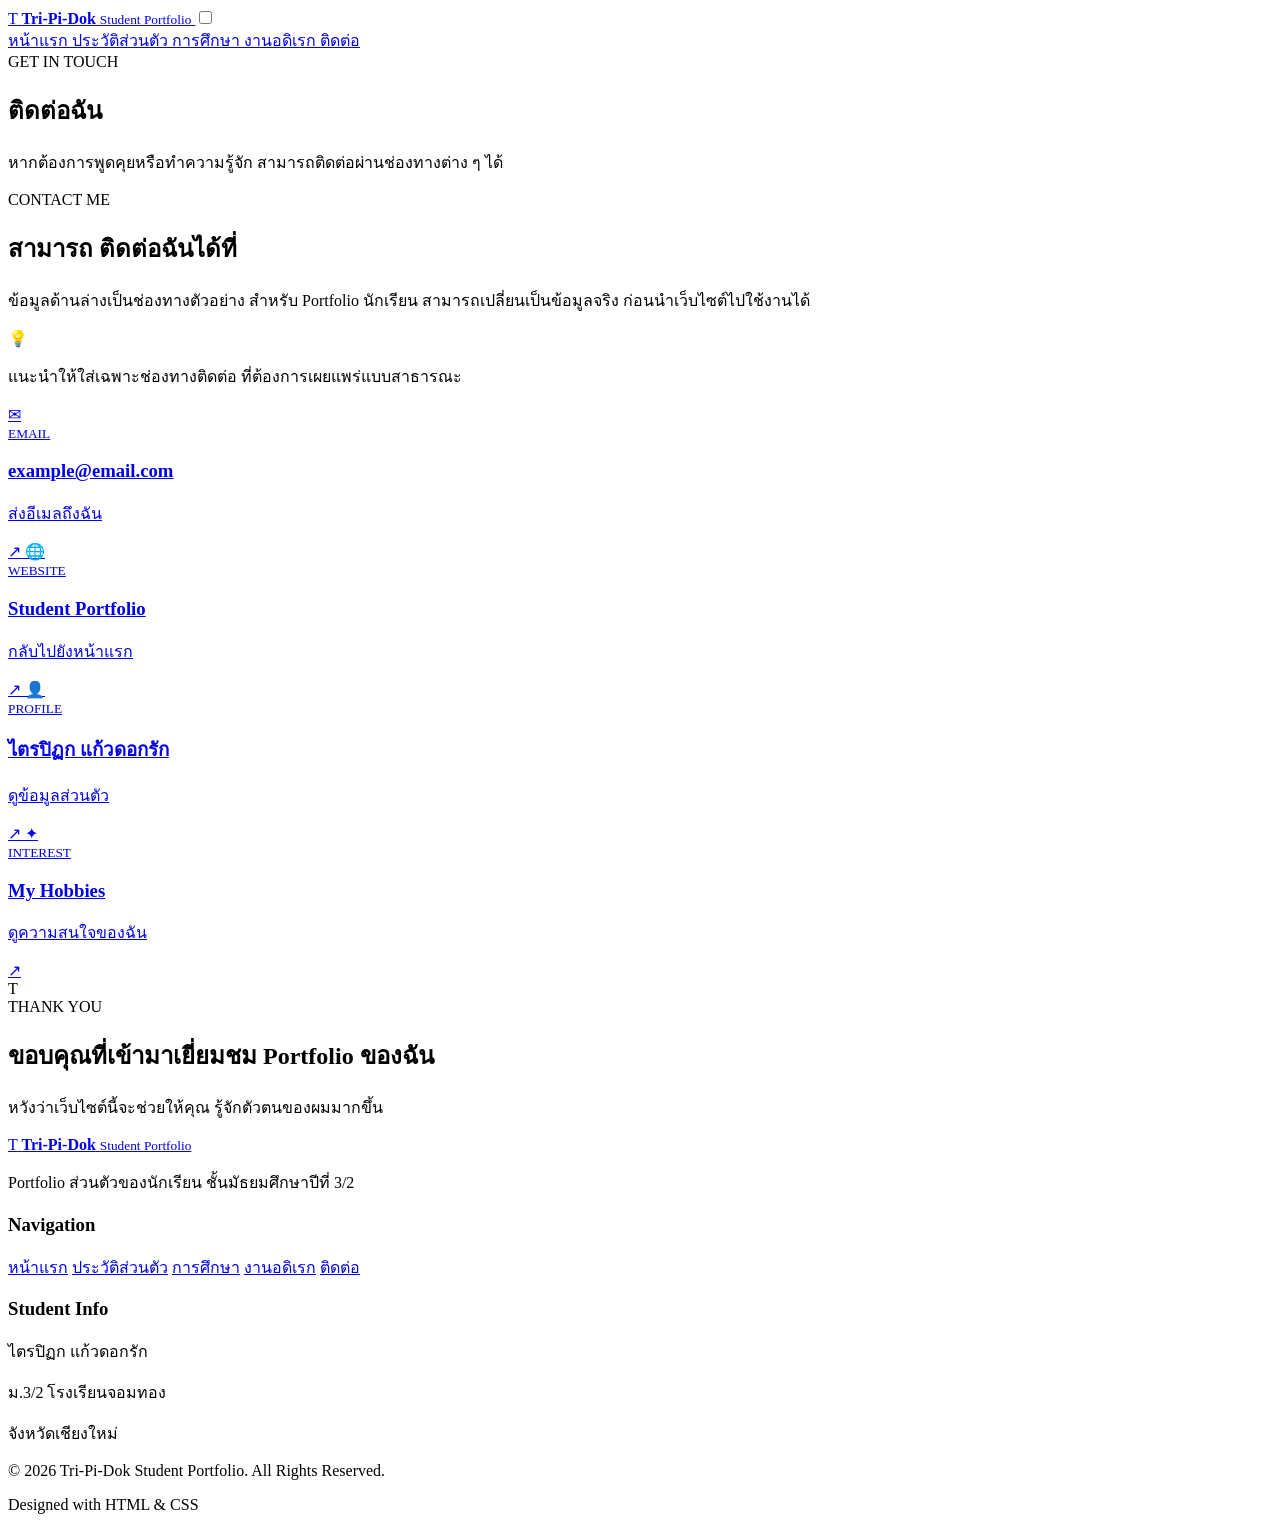
==== contact.html @ 95aa7c54 "Create contact.html" ====
<!DOCTYPE html>
<html lang="th">
<head>
    <meta charset="UTF-8">
    <meta name="viewport" content="width=device-width, initial-scale=1.0">

    <title>ติดต่อ | ไตรปิฏก แก้วดอกรัก</title>

    <meta
        name="description"
        content="ช่องทางการติดต่อของไตรปิฏก แก้วดอกรัก"
    >

    <link rel="stylesheet" href="style.css">
</head>

<body>

    <header class="site-header">

        <nav class="navbar container">

            <a href="index.html" class="brand">

                <span class="brand-mark">T</span>

                <span class="brand-text">
                    <strong>Tri-Pi-Dok</strong>
                    <small>Student Portfolio</small>
                </span>

            </a>


            <input type="checkbox" id="menu-toggle" class="menu-toggle">

            <label for="menu-toggle" class="menu-button">
                <span></span>
                <span></span>
                <span></span>
            </label>


            <div class="nav-links">

                <a href="index.html">
                    หน้าแรก
                </a>

                <a href="profile.html">
                    ประวัติส่วนตัว
                </a>

                <a href="education.html">
                    การศึกษา
                </a>

                <a href="hobby.html">
                    งานอดิเรก
                </a>

                <a href="contact.html" class="active">
                    ติดต่อ
                </a>

            </div>

        </nav>

    </header>


    <main>

        <!-- Contact Hero -->

        <section class="page-hero contact-hero">

            <div class="page-hero-glow"></div>

            <div class="container">

                <span class="section-label light">
                    GET IN TOUCH
                </span>

                <h1>
                    ติดต่อฉัน
                </h1>

                <p>
                    หากต้องการพูดคุยหรือทำความรู้จัก
                    สามารถติดต่อผ่านช่องทางต่าง ๆ ได้
                </p>

            </div>

        </section>


        <!-- Contact -->

        <section class="section section-white">

            <div class="container contact-layout">

                <div class="contact-intro">

                    <span class="section-label">
                        CONTACT ME
                    </span>

                    <h2>
                        สามารถ
                        <span>ติดต่อฉันได้ที่</span>
                    </h2>

                    <p>
                        ข้อมูลด้านล่างเป็นช่องทางตัวอย่าง
                        สำหรับ Portfolio นักเรียน
                        สามารถเปลี่ยนเป็นข้อมูลจริง
                        ก่อนนำเว็บไซต์ไปใช้งานได้
                    </p>


                    <div class="contact-note">

                        <span>💡</span>

                        <p>
                            แนะนำให้ใส่เฉพาะช่องทางติดต่อ
                            ที่ต้องการเผยแพร่แบบสาธารณะ
                        </p>

                    </div>

                </div>


                <div class="contact-cards">

                    <a
                        href="mailto:example@email.com"
                        class="contact-card"
                    >

                        <span class="contact-card-icon">
                            ✉
                        </span>

                        <div>

                            <small>
                                EMAIL
                            </small>

                            <h3>
                                example@email.com
                            </h3>

                            <p>
                                ส่งอีเมลถึงฉัน
                            </p>

                        </div>

                        <span class="contact-arrow">
                            ↗
                        </span>

                    </a>


                    <a
                        href="index.html"
                        class="contact-card"
                    >

                        <span class="contact-card-icon">
                            🌐
                        </span>

                        <div>

                            <small>
                                WEBSITE
                            </small>

                            <h3>
                                Student Portfolio
                            </h3>

                            <p>
                                กลับไปยังหน้าแรก
                            </p>

                        </div>

                        <span class="contact-arrow">
                            ↗
                        </span>

                    </a>


                    <a
                        href="profile.html"
                        class="contact-card"
                    >

                        <span class="contact-card-icon">
                            👤
                        </span>

                        <div>

                            <small>
                                PROFILE
                            </small>

                            <h3>
                                ไตรปิฏก แก้วดอกรัก
                            </h3>

                            <p>
                                ดูข้อมูลส่วนตัว
                            </p>

                        </div>

                        <span class="contact-arrow">
                            ↗
                        </span>

                    </a>


                    <a
                        href="hobby.html"
                        class="contact-card"
                    >

                        <span class="contact-card-icon">
                            ✦
                        </span>

                        <div>

                            <small>
                                INTEREST
                            </small>

                            <h3>
                                My Hobbies
                            </h3>

                            <p>
                                ดูความสนใจของฉัน
                            </p>

                        </div>

                        <span class="contact-arrow">
                            ↗
                        </span>

                    </a>

                </div>

            </div>

        </section>


        <!-- Contact CTA -->

        <section class="contact-cta-section">

            <div class="container">

                <div class="contact-cta">

                    <div class="contact-cta-mark">
                        T
                    </div>

                    <div>

                        <span class="section-label light">
                            THANK YOU
                        </span>

                        <h2>
                            ขอบคุณที่เข้ามาเยี่ยมชม
                            Portfolio ของฉัน
                        </h2>

                        <p>
                            หวังว่าเว็บไซต์นี้จะช่วยให้คุณ
                            รู้จักตัวตนของผมมากขึ้น
                        </p>

                    </div>

                </div>

            </div>

        </section>

    </main>


    <footer class="site-footer">

        <div class="container footer-grid">

            <div class="footer-brand">

                <a href="index.html" class="brand footer-logo">

                    <span class="brand-mark">T</span>

                    <span class="brand-text">
                        <strong>Tri-Pi-Dok</strong>
                        <small>Student Portfolio</small>
                    </span>

                </a>

                <p>
                    Portfolio ส่วนตัวของนักเรียน
                    ชั้นมัธยมศึกษาปีที่ 3/2
                </p>

            </div>


            <div class="footer-links">

                <h3>Navigation</h3>

                <a href="index.html">หน้าแรก</a>
                <a href="profile.html">ประวัติส่วนตัว</a>
                <a href="education.html">การศึกษา</a>
                <a href="hobby.html">งานอดิเรก</a>
                <a href="contact.html">ติดต่อ</a>

            </div>


            <div class="footer-info">

                <h3>Student Info</h3>

                <p>ไตรปิฏก แก้วดอกรัก</p>
                <p>ม.3/2 โรงเรียนจอมทอง</p>
                <p>จังหวัดเชียงใหม่</p>

            </div>

        </div>


        <div class="footer-bottom">

            <div class="container">

                <p>
                    © 2026 Tri-Pi-Dok Student Portfolio.
                    All Rights Reserved.
                </p>

                <span>
                    Designed with HTML & CSS
                </span>

            </div>

        </div>

    </footer>

</body>
</html>
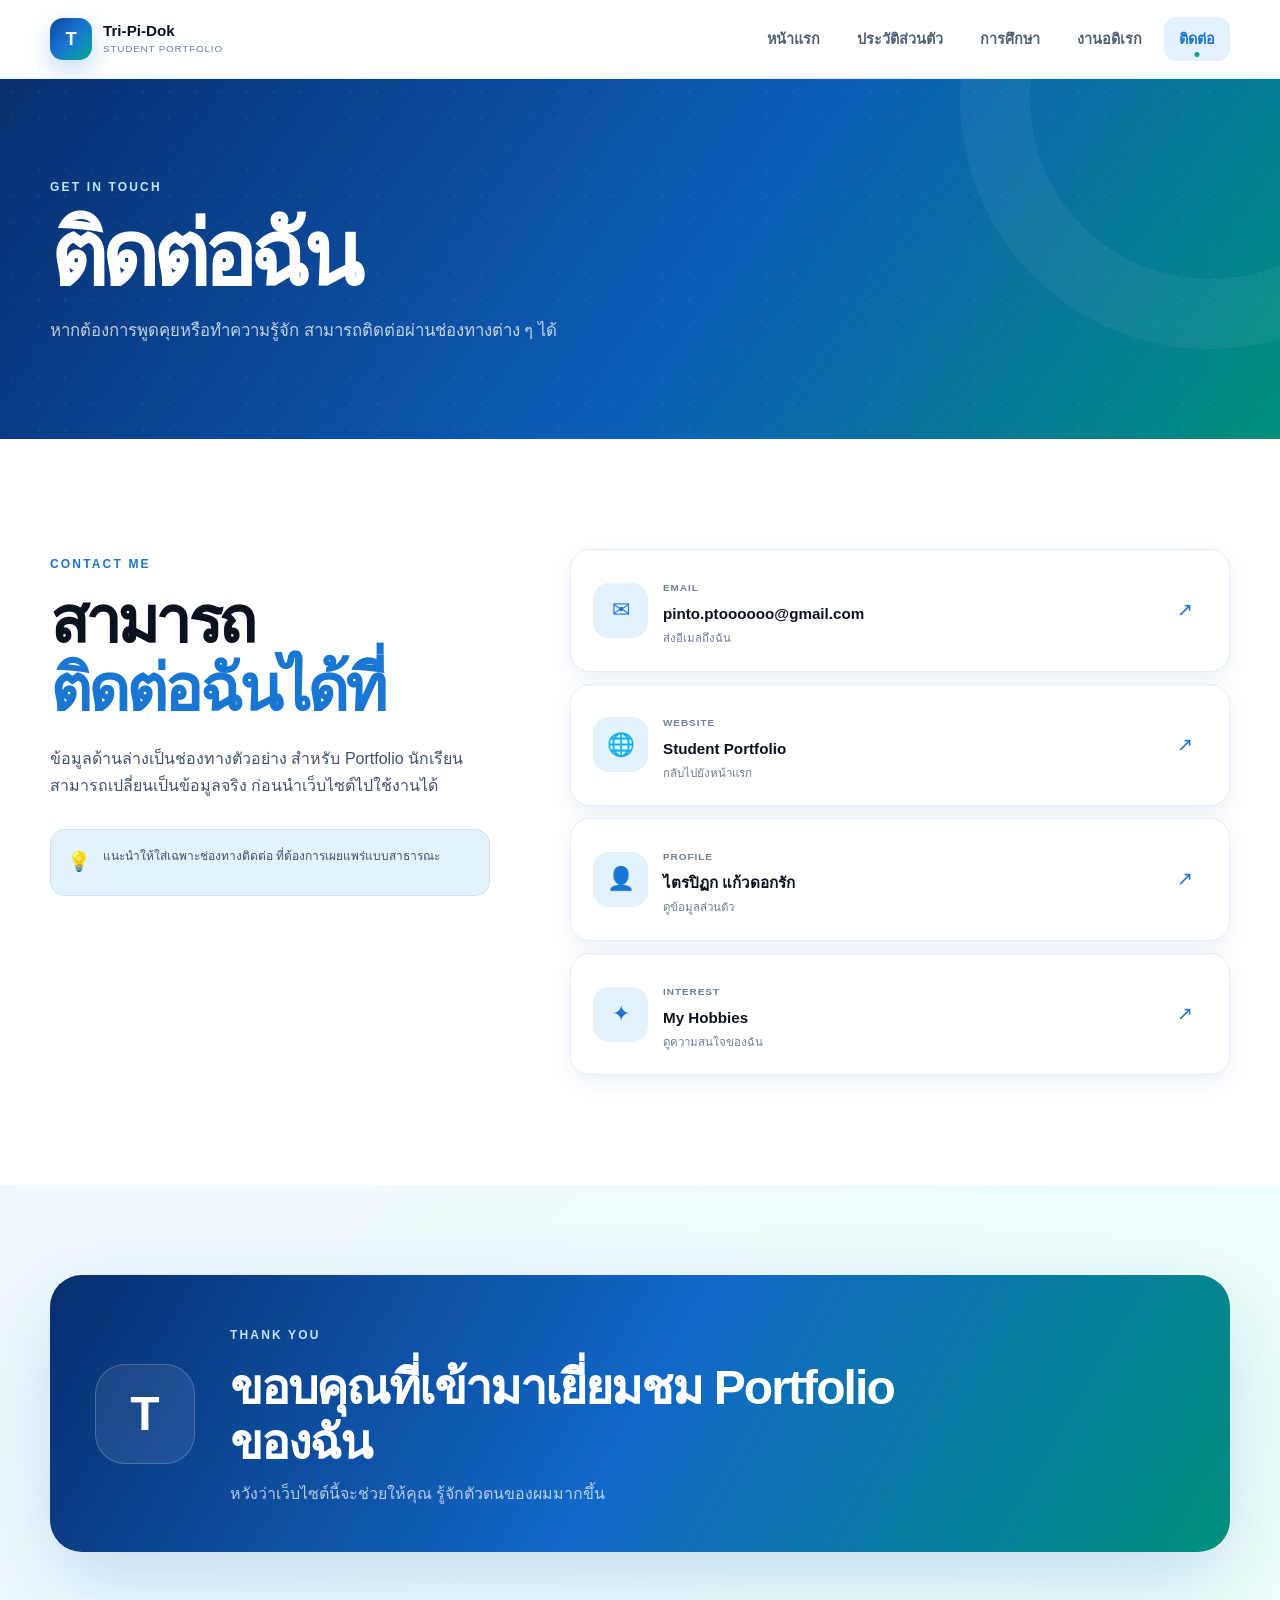
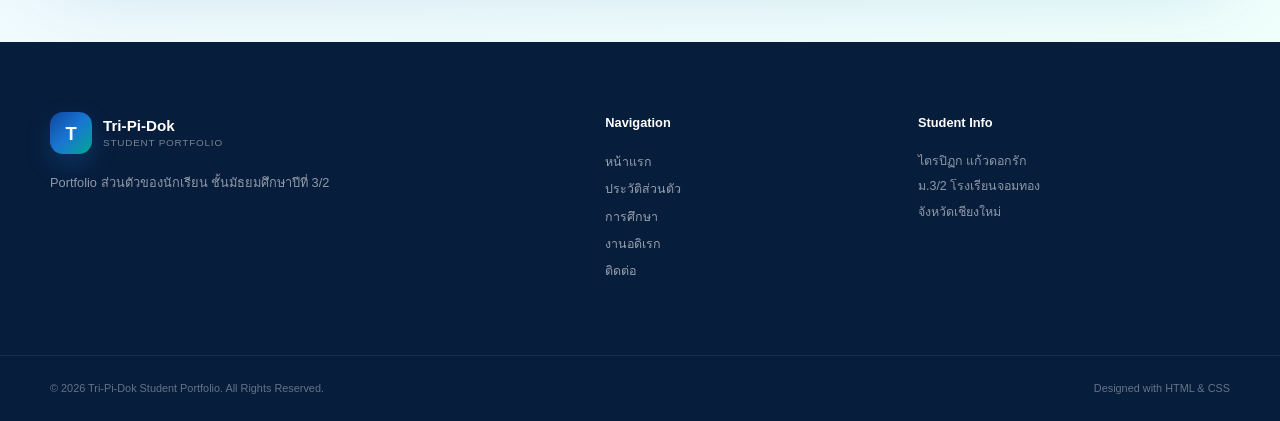
==== commit 7d27e752: "Update contact.html" ====
--- a/contact.html
+++ b/contact.html
@@ -155,7 +155,7 @@
                             </small>
 
                             <h3>
-                                example@email.com
+                                pinto.ptoooooo@gmail.com
                             </h3>
 
                             <p>
--- a/style.css
+++ b/style.css
@@ -0,0 +1,3579 @@
+/* =========================================================
+   TRI-PI-DOK STUDENT PORTFOLIO
+   Modern Student Portfolio
+   HTML5 + CSS3
+========================================================= */
+
+
+/* =========================================================
+   01. RESET
+========================================================= */
+
+* {
+    margin: 0;
+    padding: 0;
+    box-sizing: border-box;
+}
+
+html {
+    scroll-behavior: smooth;
+}
+
+body {
+    font-family:
+        "Segoe UI",
+        "Noto Sans Thai",
+        "Tahoma",
+        Arial,
+        sans-serif;
+
+    background: #f7fbff;
+    color: #0b1220;
+
+    line-height: 1.7;
+
+    overflow-x: hidden;
+}
+
+img {
+    max-width: 100%;
+    display: block;
+}
+
+a {
+    color: inherit;
+    text-decoration: none;
+}
+
+button,
+input {
+    font: inherit;
+}
+
+::selection {
+    background: #1976d2;
+    color: #ffffff;
+}
+
+
+/* =========================================================
+   02. VARIABLES
+========================================================= */
+
+:root {
+
+    --navy: #0d47a1;
+
+    --blue: #1976d2;
+
+    --blue-light: #42a5f5;
+
+    --blue-soft: #90caf9;
+
+    --blue-pale: #e3f2fd;
+
+    --teal: #00a991;
+
+    --teal-light: #00bfa5;
+
+    --white: #ffffff;
+
+    --dark: #0b1220;
+
+    --text: #42526b;
+
+    --muted: #718096;
+
+    --border: #e4edf5;
+
+    --soft: #f4f9fd;
+
+    --shadow-sm:
+        0 8px 25px rgba(13, 71, 161, 0.08);
+
+    --shadow:
+        0 20px 60px rgba(13, 71, 161, 0.12);
+
+    --shadow-lg:
+        0 30px 80px rgba(13, 71, 161, 0.18);
+
+    --radius-sm: 12px;
+
+    --radius:
+        22px;
+
+    --radius-lg:
+        32px;
+
+    --container:
+        1180px;
+
+}
+
+
+/* =========================================================
+   03. GLOBAL
+========================================================= */
+
+.container {
+    width: min(
+        calc(100% - 40px),
+        var(--container)
+    );
+
+    margin-inline: auto;
+}
+
+.section {
+    padding: 110px 0;
+}
+
+.section-white {
+    background: #ffffff;
+}
+
+.section-soft {
+    background:
+        linear-gradient(
+            135deg,
+            #f7fbff 0%,
+            #eef8ff 100%
+        );
+}
+
+.section-heading {
+    max-width: 680px;
+    margin-bottom: 55px;
+}
+
+.section-heading.center {
+    margin-inline: auto;
+    text-align: center;
+}
+
+.section-label {
+    display: inline-flex;
+    align-items: center;
+    gap: 8px;
+
+    color: var(--blue);
+
+    font-size: 0.75rem;
+
+    font-weight: 800;
+
+    letter-spacing: 0.18em;
+
+    text-transform: uppercase;
+
+    margin-bottom: 14px;
+}
+
+.section-label.light {
+    color: #bfe5ff;
+}
+
+.section-heading h2,
+.about-content h2,
+.profile-details h2,
+.interest-content h2 {
+    color: var(--dark);
+
+    font-size: clamp(
+        2rem,
+        4vw,
+        3.3rem
+    );
+
+    line-height: 1.15;
+
+    letter-spacing: -0.04em;
+
+    margin-bottom: 20px;
+}
+
+.section-heading h2 span,
+.about-content h2 span,
+.profile-details h2 span,
+.interest-content h2 span {
+    display: inline-block;
+    color: var(--blue);
+}
+
+.section-heading p {
+    color: var(--text);
+    font-size: 1.05rem;
+}
+
+
+/* =========================================================
+   04. HEADER / NAVBAR
+========================================================= */
+
+.site-header {
+    position: sticky;
+    top: 0;
+    z-index: 1000;
+
+    background:
+        rgba(255, 255, 255, 0.86);
+
+    backdrop-filter: blur(18px);
+
+    -webkit-backdrop-filter:
+        blur(18px);
+
+    border-bottom:
+        1px solid rgba(
+            13,
+            71,
+            161,
+            0.08
+        );
+}
+
+.navbar {
+    min-height: 78px;
+
+    display: flex;
+
+    align-items: center;
+
+    justify-content: space-between;
+
+    gap: 30px;
+}
+
+.brand {
+    display: inline-flex;
+
+    align-items: center;
+
+    gap: 11px;
+
+    flex-shrink: 0;
+}
+
+.brand-mark {
+    width: 42px;
+    height: 42px;
+
+    display: grid;
+
+    place-items: center;
+
+    color: white;
+
+    font-weight: 900;
+
+    font-size: 1.15rem;
+
+    border-radius: 13px;
+
+    background:
+        linear-gradient(
+            135deg,
+            var(--navy),
+            var(--blue),
+            var(--teal)
+        );
+
+    box-shadow:
+        0 10px 25px
+        rgba(25, 118, 210, 0.25);
+}
+
+.brand-text {
+    display: flex;
+
+    flex-direction: column;
+
+    line-height: 1.1;
+}
+
+.brand-text strong {
+    font-size: 0.95rem;
+}
+
+.brand-text small {
+    color: var(--muted);
+
+    font-size: 0.62rem;
+
+    margin-top: 4px;
+
+    letter-spacing: 0.08em;
+
+    text-transform: uppercase;
+}
+
+.nav-links {
+    display: flex;
+
+    align-items: center;
+
+    gap: 7px;
+}
+
+.nav-links a {
+    position: relative;
+
+    padding: 10px 15px;
+
+    color: #526174;
+
+    font-size: 0.9rem;
+
+    font-weight: 650;
+
+    border-radius: 12px;
+
+    transition:
+        color 0.25s ease,
+        background 0.25s ease,
+        transform 0.25s ease;
+}
+
+.nav-links a:hover {
+    color: var(--blue);
+
+    background:
+        var(--blue-pale);
+
+    transform:
+        translateY(-1px);
+}
+
+.nav-links a.active {
+    color: var(--blue);
+
+    background:
+        var(--blue-pale);
+}
+
+.nav-links a.active::after {
+    content: "";
+
+    position: absolute;
+
+    width: 5px;
+    height: 5px;
+
+    left: 50%;
+
+    bottom: 4px;
+
+    transform:
+        translateX(-50%);
+
+    border-radius: 50%;
+
+    background: var(--teal);
+}
+
+.menu-toggle {
+    display: none;
+}
+
+.menu-button {
+    display: none;
+
+    width: 42px;
+    height: 42px;
+
+    border-radius: 12px;
+
+    background: var(--blue-pale);
+
+    align-items: center;
+    justify-content: center;
+
+    flex-direction: column;
+
+    gap: 5px;
+
+    cursor: pointer;
+}
+
+.menu-button span {
+    display: block;
+
+    width: 19px;
+    height: 2px;
+
+    background: var(--blue);
+
+    border-radius: 99px;
+}
+
+
+/* =========================================================
+   05. BUTTONS
+========================================================= */
+
+.btn {
+    display: inline-flex;
+
+    align-items: center;
+
+    justify-content: center;
+
+    gap: 12px;
+
+    min-height: 52px;
+
+    padding:
+        0 22px;
+
+    border-radius: 14px;
+
+    font-size: 0.92rem;
+
+    font-weight: 750;
+
+    border: 1px solid transparent;
+
+    cursor: pointer;
+
+    transition:
+        transform 0.25s ease,
+        box-shadow 0.25s ease,
+        background 0.25s ease,
+        border-color 0.25s ease;
+}
+
+.btn:hover {
+    transform:
+        translateY(-3px);
+}
+
+.btn-primary {
+    color: #ffffff;
+
+    background:
+        linear-gradient(
+            135deg,
+            var(--navy),
+            var(--blue)
+        );
+
+    box-shadow:
+        0 14px 28px
+        rgba(25, 118, 210, 0.22);
+}
+
+.btn-primary:hover {
+    box-shadow:
+        0 18px 35px
+        rgba(25, 118, 210, 0.30);
+}
+
+.btn-secondary {
+    color: var(--blue);
+
+    background: #ffffff;
+
+    border-color:
+        #cfe2f5;
+}
+
+.btn-secondary:hover {
+    background:
+        var(--blue-pale);
+
+    border-color:
+        var(--blue-soft);
+}
+
+.btn-white {
+    color: var(--navy);
+
+    background: #ffffff;
+
+    box-shadow:
+        0 15px 30px
+        rgba(0, 0, 0, 0.12);
+}
+
+.text-link {
+    display: inline-flex;
+
+    align-items: center;
+
+    gap: 10px;
+
+    color: var(--blue);
+
+    font-weight: 800;
+
+    margin-top: 12px;
+
+    transition:
+        gap 0.25s ease;
+}
+
+.text-link:hover {
+    gap: 15px;
+}
+
+
+/* =========================================================
+   06. HERO
+========================================================= */
+
+.hero-section {
+    position: relative;
+
+    min-height:
+        calc(100vh - 78px);
+
+    display: flex;
+
+    align-items: center;
+
+    overflow: hidden;
+
+    background:
+        linear-gradient(
+            135deg,
+            #f7fbff 0%,
+            #eaf6ff 52%,
+            #f4fffd 100%
+        );
+}
+
+.hero-section::before {
+    content: "";
+
+    position: absolute;
+
+    inset: 0;
+
+    background-image:
+        linear-gradient(
+            rgba(25, 118, 210, 0.035)
+            1px,
+            transparent 1px
+        ),
+        linear-gradient(
+            90deg,
+            rgba(25, 118, 210, 0.035)
+            1px,
+            transparent 1px
+        );
+
+    background-size: 55px 55px;
+
+    mask-image:
+        linear-gradient(
+            to bottom,
+            black,
+            transparent
+        );
+
+    pointer-events: none;
+}
+
+.hero-glow {
+    position: absolute;
+
+    border-radius: 50%;
+
+    filter:
+        blur(2px);
+
+    pointer-events: none;
+}
+
+.hero-glow-one {
+    width: 420px;
+    height: 420px;
+
+    top: -180px;
+    right: -100px;
+
+    background:
+        rgba(66, 165, 245, 0.18);
+}
+
+.hero-glow-two {
+    width: 300px;
+    height: 300px;
+
+    bottom: -160px;
+    left: -100px;
+
+    background:
+        rgba(0, 191, 165, 0.12);
+}
+
+.hero-grid {
+    position: relative;
+    z-index: 2;
+
+    display: grid;
+
+    grid-template-columns:
+        minmax(0, 1.05fr)
+        minmax(400px, 0.95fr);
+
+    align-items: center;
+
+    gap: 70px;
+
+    padding:
+        80px 0;
+}
+
+.eyebrow {
+    display: inline-flex;
+
+    align-items: center;
+
+    gap: 9px;
+
+    color: var(--blue);
+
+    font-size: 0.72rem;
+
+    font-weight: 900;
+
+    letter-spacing: 0.18em;
+
+    margin-bottom: 20px;
+}
+
+.eyebrow-dot {
+    width: 8px;
+    height: 8px;
+
+    border-radius: 50%;
+
+    background: var(--teal);
+
+    box-shadow:
+        0 0 0 6px
+        rgba(0, 191, 165, 0.12);
+}
+
+.hero-greeting {
+    color: var(--text);
+
+    font-size: 1.05rem;
+
+    margin-bottom: 5px;
+}
+
+.hero-content h1 {
+    max-width: 700px;
+
+    color: var(--dark);
+
+    font-size:
+        clamp(
+            3.3rem,
+            7vw,
+            6.5rem
+        );
+
+    line-height: 0.98;
+
+    letter-spacing: -0.07em;
+
+    margin-bottom: 28px;
+}
+
+.hero-content h1 span {
+    display: block;
+
+    color: transparent;
+
+    background:
+        linear-gradient(
+            90deg,
+            var(--navy),
+            var(--blue),
+            var(--teal)
+        );
+
+    -webkit-background-clip:
+        text;
+
+    background-clip: text;
+}
+
+.hero-description {
+    max-width: 610px;
+
+    color: var(--text);
+
+    font-size: 1.05rem;
+
+    margin-bottom: 32px;
+}
+
+.hero-actions {
+    display: flex;
+
+    flex-wrap: wrap;
+
+    gap: 12px;
+
+    margin-bottom: 40px;
+}
+
+.hero-mini-info {
+    display: flex;
+
+    align-items: center;
+
+    gap: 20px;
+
+    color: var(--text);
+}
+
+.hero-mini-info div:not(.mini-divider) {
+    display: flex;
+
+    flex-direction: column;
+}
+
+.hero-mini-info strong {
+    color: var(--dark);
+
+    font-size: 1.05rem;
+}
+
+.hero-mini-info span {
+    color: var(--muted);
+
+    font-size: 0.72rem;
+}
+
+.mini-divider {
+    width: 1px;
+
+    height: 30px;
+
+    background:
+        #cbd9e7;
+}
+
+
+/* =========================================================
+   07. HERO VISUAL
+========================================================= */
+
+.hero-visual {
+    position: relative;
+
+    min-height: 620px;
+
+    display: grid;
+
+    place-items: center;
+}
+
+.profile-frame {
+    position: relative;
+
+    width:
+        min(
+            370px,
+            78vw
+        );
+
+    height: 500px;
+
+    padding: 11px;
+
+    background:
+        linear-gradient(
+            145deg,
+            #ffffff,
+            #d9efff
+        );
+
+    border-radius:
+        48% 48% 38% 38% /
+        30% 30% 50% 50%;
+
+    box-shadow:
+        var(--shadow-lg);
+
+    transform:
+        rotate(2deg);
+
+    z-index: 3;
+}
+
+.profile-frame::before {
+    content: "";
+
+    position: absolute;
+
+    inset: 0;
+
+    border:
+        1px solid
+        rgba(255, 255, 255, 0.9);
+
+    border-radius: inherit;
+
+    pointer-events: none;
+}
+
+.profile-frame img {
+    width: 100%;
+    height: 100%;
+
+    object-fit: cover;
+
+    border-radius:
+        42% 42% 34% 34% /
+        27% 27% 47% 47%;
+
+    background:
+        var(--blue-pale);
+
+    transition:
+        transform 0.5s ease;
+}
+
+.profile-frame:hover img {
+    transform:
+        scale(1.025);
+}
+
+.profile-decoration {
+    position: absolute;
+
+    width: 100px;
+    height: 100px;
+
+    left: -45px;
+    bottom: 60px;
+
+    border-radius: 28px;
+
+    background:
+        var(--teal);
+
+    opacity: 0.85;
+
+    z-index: -1;
+}
+
+.profile-badge {
+    position: absolute;
+
+    right: -35px;
+    bottom: 45px;
+
+    padding:
+        11px 18px;
+
+    display: flex;
+
+    align-items: center;
+
+    gap: 8px;
+
+    background:
+        rgba(255, 255, 255, 0.88);
+
+    backdrop-filter:
+        blur(12px);
+
+    border:
+        1px solid
+        rgba(255, 255, 255, 0.8);
+
+    border-radius: 14px;
+
+    color: var(--navy);
+
+    font-size: 0.75rem;
+
+    font-weight: 800;
+
+    box-shadow:
+        var(--shadow-sm);
+
+    z-index: 5;
+}
+
+.profile-badge span {
+    color: var(--teal);
+}
+
+.orbit {
+    position: absolute;
+
+    border:
+        1px dashed
+        rgba(25, 118, 210, 0.22);
+
+    border-radius: 50%;
+}
+
+.orbit-one {
+    width: 530px;
+    height: 530px;
+
+    transform:
+        rotate(25deg);
+}
+
+.orbit-two {
+    width: 430px;
+    height: 600px;
+
+    transform:
+        rotate(-30deg);
+}
+
+.floating-card {
+    position: absolute;
+
+    z-index: 10;
+
+    display: flex;
+
+    align-items: center;
+
+    gap: 12px;
+
+    padding: 13px 17px;
+
+    background:
+        rgba(255, 255, 255, 0.9);
+
+    backdrop-filter:
+        blur(14px);
+
+    border:
+        1px solid
+        rgba(255, 255, 255, 0.85);
+
+    border-radius: 17px;
+
+    box-shadow:
+        var(--shadow);
+
+    animation:
+        float 4s ease-in-out
+        infinite;
+}
+
+.floating-card strong {
+    display: block;
+
+    color: var(--dark);
+
+    font-size: 0.8rem;
+}
+
+.floating-card small {
+    display: block;
+
+    color: var(--muted);
+
+    font-size: 0.65rem;
+}
+
+.floating-card-top {
+    top: 75px;
+    left: 0;
+}
+
+.floating-card-bottom {
+    right: -5px;
+    bottom: 90px;
+
+    animation-delay:
+        -2s;
+}
+
+.floating-icon {
+    width: 35px;
+    height: 35px;
+
+    display: grid;
+
+    place-items: center;
+
+    color: white;
+
+    border-radius: 11px;
+
+    background:
+        var(--blue);
+}
+
+.floating-icon.green {
+    background:
+        var(--teal);
+}
+
+@keyframes float {
+
+    0%,
+    100% {
+        transform:
+            translateY(0);
+    }
+
+    50% {
+        transform:
+            translateY(-9px);
+    }
+
+}
+
+
+/* =========================================================
+   08. STATS
+========================================================= */
+
+.stats-grid {
+    display: grid;
+
+    grid-template-columns:
+        repeat(4, 1fr);
+
+    gap: 18px;
+}
+
+.stat-card {
+    position: relative;
+
+    min-height: 185px;
+
+    padding: 27px;
+
+    display: flex;
+
+    flex-direction: column;
+
+    justify-content: center;
+
+    background: #ffffff;
+
+    border:
+        1px solid var(--border);
+
+    border-radius:
+        var(--radius);
+
+    box-shadow:
+        var(--shadow-sm);
+
+    overflow: hidden;
+
+    transition:
+        transform 0.3s ease,
+        box-shadow 0.3s ease;
+}
+
+.stat-card::after {
+    content: "";
+
+    position: absolute;
+
+    width: 90px;
+    height: 90px;
+
+    right: -35px;
+    bottom: -35px;
+
+    border-radius: 50%;
+
+    background:
+        var(--blue-pale);
+}
+
+.stat-card:hover {
+    transform:
+        translateY(-7px);
+
+    box-shadow:
+        var(--shadow);
+}
+
+.stat-card.featured {
+    color: #ffffff;
+
+    background:
+        linear-gradient(
+            145deg,
+            var(--navy),
+            var(--blue)
+        );
+
+    border-color:
+        transparent;
+}
+
+.stat-card.featured::after {
+    background:
+        rgba(255, 255, 255, 0.08);
+}
+
+.stat-number {
+    position: relative;
+    z-index: 2;
+
+    color: var(--navy);
+
+    font-size: 2.2rem;
+
+    font-weight: 900;
+
+    line-height: 1;
+}
+
+.stat-card.featured .stat-number,
+.stat-card.featured .stat-label {
+    color: #ffffff;
+}
+
+.stat-label {
+    position: relative;
+    z-index: 2;
+
+    color: var(--blue);
+
+    font-size: 0.75rem;
+
+    font-weight: 800;
+
+    margin-top: 6px;
+}
+
+.stat-card p {
+    position: relative;
+    z-index: 2;
+
+    color: var(--muted);
+
+    font-size: 0.82rem;
+
+    margin-top: 8px;
+}
+
+.stat-card.featured p {
+    color:
+        rgba(255, 255, 255, 0.76);
+}
+
+.stat-icon {
+    position: relative;
+    z-index: 2;
+
+    font-size: 1.6rem;
+
+    margin-bottom: 8px;
+}
+
+
+/* =========================================================
+   09. ABOUT
+========================================================= */
+
+.split-section {
+    display: grid;
+
+    grid-template-columns:
+        0.85fr
+        1.15fr;
+
+    gap: 90px;
+
+    align-items: center;
+}
+
+.about-shape {
+    position: relative;
+
+    min-height: 420px;
+
+    display: grid;
+
+    place-items: center;
+}
+
+.about-shape::before {
+    content: "";
+
+    position: absolute;
+
+    width: 320px;
+    height: 320px;
+
+    border-radius:
+        35% 65% 65% 35%;
+
+    background:
+        linear-gradient(
+            145deg,
+            #d9efff,
+            #e9fffb
+        );
+
+    transform:
+        rotate(14deg);
+}
+
+.about-number {
+    position: absolute;
+
+    top: 10px;
+    left: 30px;
+
+    color: var(--blue-soft);
+
+    font-size: 5rem;
+
+    font-weight: 900;
+
+    line-height: 1;
+}
+
+.about-circle {
+    position: relative;
+
+    width: 220px;
+    height: 220px;
+
+    display: grid;
+
+    place-items: center;
+
+    align-content: center;
+
+    border-radius: 50%;
+
+    color: #ffffff;
+
+    background:
+        linear-gradient(
+            145deg,
+            var(--navy),
+            var(--blue)
+        );
+
+    box-shadow:
+        var(--shadow-lg);
+
+    transform:
+        rotate(-8deg);
+}
+
+.about-circle span {
+    font-size: 0.75rem;
+
+    letter-spacing: 0.2em;
+
+    opacity: 0.75;
+}
+
+.about-circle strong {
+    font-size: 2.2rem;
+
+    letter-spacing: -0.05em;
+}
+
+.about-content > p {
+    color: var(--text);
+
+    margin-bottom: 16px;
+}
+
+
+/* =========================================================
+   10. CTA
+========================================================= */
+
+.cta-section {
+    padding:
+        80px 0;
+
+    background:
+        #ffffff;
+}
+
+.cta-card {
+    position: relative;
+
+    display: flex;
+
+    align-items: center;
+
+    justify-content: space-between;
+
+    gap: 40px;
+
+    padding:
+        55px 60px;
+
+    border-radius:
+        var(--radius-lg);
+
+    overflow: hidden;
+
+    color: white;
+
+    background:
+        linear-gradient(
+            120deg,
+            #082f6f,
+            #1268c8,
+            #008f7d
+        );
+
+    box-shadow:
+        var(--shadow-lg);
+}
+
+.cta-card::after {
+    content: "";
+
+    position: absolute;
+
+    width: 280px;
+    height: 280px;
+
+    right: -80px;
+    top: -130px;
+
+    border-radius: 50%;
+
+    border:
+        50px solid
+        rgba(255, 255, 255, 0.06);
+}
+
+.cta-card h2 {
+    max-width: 550px;
+
+    font-size:
+        clamp(
+            2rem,
+            4vw,
+            3.2rem
+        );
+
+    line-height: 1.1;
+
+    letter-spacing: -0.04em;
+
+    margin-bottom: 12px;
+}
+
+.cta-card p {
+    color:
+        rgba(255, 255, 255, 0.72);
+}
+
+.cta-card .btn {
+    position: relative;
+    z-index: 2;
+
+    flex-shrink: 0;
+}
+
+
+/* =========================================================
+   11. PAGE HERO
+========================================================= */
+
+.page-hero {
+    position: relative;
+
+    min-height: 360px;
+
+    display: flex;
+
+    align-items: center;
+
+    overflow: hidden;
+
+    color: #ffffff;
+
+    background:
+        linear-gradient(
+            125deg,
+            #082f6f 0%,
+            #0d5db9 55%,
+            #008f7d 100%
+        );
+}
+
+.page-hero::before {
+    content: "";
+
+    position: absolute;
+
+    inset: 0;
+
+    background-image:
+        radial-gradient(
+            rgba(255, 255, 255, 0.16)
+            1px,
+            transparent 1px
+        );
+
+    background-size: 26px 26px;
+
+    opacity: 0.35;
+}
+
+.page-hero-glow {
+    position: absolute;
+
+    width: 500px;
+    height: 500px;
+
+    border-radius: 50%;
+
+    right: -180px;
+    top: -230px;
+
+    border:
+        70px solid
+        rgba(255, 255, 255, 0.05);
+}
+
+.page-hero .container {
+    position: relative;
+    z-index: 2;
+}
+
+.page-hero h1 {
+    font-size:
+        clamp(
+            3rem,
+            7vw,
+            5.5rem
+        );
+
+    line-height: 1;
+
+    letter-spacing: -0.07em;
+
+    margin-bottom: 18px;
+}
+
+.page-hero p {
+    max-width: 620px;
+
+    color:
+        rgba(255, 255, 255, 0.75);
+
+    font-size: 1.05rem;
+}
+
+
+/* =========================================================
+   12. PROFILE PAGE
+========================================================= */
+
+.profile-layout {
+    display: grid;
+
+    grid-template-columns:
+        minmax(300px, 0.8fr)
+        minmax(0, 1.2fr);
+
+    gap: 80px;
+
+    align-items: center;
+}
+
+.profile-large {
+    position: relative;
+
+    max-width: 440px;
+
+    margin-inline: auto;
+}
+
+.profile-large-inner {
+    padding: 10px;
+
+    background:
+        linear-gradient(
+            145deg,
+            #ffffff,
+            #d9efff
+        );
+
+    border-radius:
+        35px 35px 70px 35px;
+
+    box-shadow:
+        var(--shadow-lg);
+
+    transform:
+        rotate(-2deg);
+}
+
+.profile-large-inner img {
+    width: 100%;
+
+    aspect-ratio: 0.82;
+
+    object-fit: cover;
+
+    border-radius:
+        28px 28px 60px 28px;
+
+    background:
+        var(--blue-pale);
+}
+
+.profile-stamp {
+    position: absolute;
+
+    right: -25px;
+    bottom: 40px;
+
+    padding:
+        13px 20px;
+
+    color: white;
+
+    font-size: 0.7rem;
+
+    font-weight: 900;
+
+    letter-spacing: 0.16em;
+
+    border-radius: 12px;
+
+    background:
+        var(--teal);
+
+    box-shadow:
+        0 15px 30px
+        rgba(0, 169, 145, 0.22);
+
+    transform:
+        rotate(4deg);
+}
+
+.profile-details h2 {
+    font-size:
+        clamp(
+            2.5rem,
+            5vw,
+            4.2rem
+        );
+}
+
+.lead {
+    color: var(--text);
+
+    font-size: 1.05rem;
+
+    margin-bottom: 30px;
+}
+
+.info-grid {
+    display: grid;
+
+    grid-template-columns:
+        repeat(2, 1fr);
+
+    gap: 12px;
+}
+
+.info-item {
+    display: flex;
+
+    align-items: center;
+
+    gap: 13px;
+
+    padding: 15px;
+
+    background:
+        #f8fbfe;
+
+    border:
+        1px solid var(--border);
+
+    border-radius:
+        15px;
+
+    transition:
+        transform 0.25s ease,
+        background 0.25s ease;
+}
+
+.info-item:hover {
+    transform:
+        translateY(-3px);
+
+    background:
+        var(--blue-pale);
+}
+
+.info-icon {
+    width: 40px;
+    height: 40px;
+
+    display: grid;
+
+    place-items: center;
+
+    flex-shrink: 0;
+
+    border-radius: 11px;
+
+    background:
+        #ffffff;
+
+    box-shadow:
+        0 5px 15px
+        rgba(13, 71, 161, 0.08);
+}
+
+.info-item small {
+    display: block;
+
+    color: var(--muted);
+
+    font-size: 0.65rem;
+}
+
+.info-item strong {
+    display: block;
+
+    color: var(--dark);
+
+    font-size: 0.82rem;
+}
+
+
+/* =========================================================
+   13. ABOUT ME
+========================================================= */
+
+.about-me-grid {
+    display: grid;
+
+    grid-template-columns:
+        1.3fr
+        0.7fr;
+
+    gap: 20px;
+}
+
+.about-main-card {
+    position: relative;
+
+    min-height: 390px;
+
+    padding:
+        50px;
+
+    overflow: hidden;
+
+    border-radius:
+        var(--radius-lg);
+
+    background:
+        linear-gradient(
+            135deg,
+            #ffffff,
+            #edf8ff
+        );
+
+    border:
+        1px solid var(--border);
+
+    box-shadow:
+        var(--shadow-sm);
+}
+
+.big-quote {
+    position: absolute;
+
+    top: 0;
+    right: 40px;
+
+    color:
+        rgba(25, 118, 210, 0.07);
+
+    font-family:
+        Georgia,
+        serif;
+
+    font-size: 12rem;
+
+    line-height: 0.8;
+}
+
+.about-main-card h3 {
+    position: relative;
+
+    max-width: 620px;
+
+    font-size:
+        clamp(
+            1.8rem,
+            3vw,
+            2.8rem
+        );
+
+    line-height: 1.2;
+
+    letter-spacing: -0.04em;
+
+    margin-bottom: 25px;
+}
+
+.about-main-card p {
+    position: relative;
+
+    max-width: 650px;
+
+    color: var(--text);
+
+    margin-bottom: 14px;
+}
+
+.about-side-card {
+    padding: 25px;
+
+    border-radius:
+        var(--radius-lg);
+
+    background:
+        var(--navy);
+
+    box-shadow:
+        var(--shadow);
+
+    display: flex;
+
+    flex-direction: column;
+
+    justify-content: center;
+
+    gap: 10px;
+}
+
+.mini-feature {
+    display: grid;
+
+    grid-template-columns:
+        45px 1fr;
+
+    gap: 13px;
+
+    padding: 17px 0;
+
+    border-bottom:
+        1px solid
+        rgba(255, 255, 255, 0.12);
+}
+
+.mini-feature:last-child {
+    border-bottom: 0;
+}
+
+.mini-feature > span {
+    color:
+        #7dded0;
+
+    font-size: 0.75rem;
+
+    font-weight: 900;
+}
+
+.mini-feature strong {
+    color: white;
+
+    font-size: 0.9rem;
+}
+
+.mini-feature p {
+    color:
+        rgba(255, 255, 255, 0.62);
+
+    font-size: 0.75rem;
+
+    margin-top: 3px;
+}
+
+
+/* =========================================================
+   14. SIMPLE CTA
+========================================================= */
+
+.simple-cta {
+    padding:
+        90px 0;
+
+    text-align: center;
+
+    background:
+        linear-gradient(
+            135deg,
+            #e9f7ff,
+            #effffb
+        );
+}
+
+.simple-cta .container {
+    max-width: 850px;
+}
+
+.simple-cta h2 {
+    color: var(--dark);
+
+    font-size:
+        clamp(
+            2rem,
+            4vw,
+            3.4rem
+        );
+
+    line-height: 1.15;
+
+    letter-spacing: -0.05em;
+
+    margin-bottom: 14px;
+}
+
+.simple-cta p {
+    color: var(--text);
+
+    margin-bottom: 28px;
+}
+
+
+/* =========================================================
+   15. EDUCATION TIMELINE
+========================================================= */
+
+.timeline {
+    position: relative;
+
+    max-width: 900px;
+
+    margin-inline: auto;
+
+    padding:
+        10px 0;
+}
+
+.timeline::before {
+    content: "";
+
+    position: absolute;
+
+    top: 0;
+    bottom: 0;
+
+    left: 50%;
+
+    width: 2px;
+
+    transform:
+        translateX(-50%);
+
+    background:
+        linear-gradient(
+            to bottom,
+            var(--blue-soft),
+            var(--teal)
+        );
+}
+
+.timeline-item {
+    position: relative;
+
+    width: 50%;
+
+    padding:
+        0 50px 65px 0;
+}
+
+.timeline-item:nth-child(even) {
+    margin-left: 50%;
+
+    padding:
+        0 0 65px 50px;
+}
+
+.timeline-marker {
+    position: absolute;
+
+    top: 0;
+    right: -18px;
+
+    width: 36px;
+    height: 36px;
+
+    display: grid;
+
+    place-items: center;
+
+    color: white;
+
+    font-size: 0.65rem;
+
+    font-weight: 900;
+
+    border:
+        5px solid #ffffff;
+
+    border-radius: 50%;
+
+    background:
+        var(--blue);
+
+    box-shadow:
+        0 8px 20px
+        rgba(25, 118, 210, 0.2);
+
+    z-index: 3;
+}
+
+.timeline-item:nth-child(even)
+.timeline-marker {
+    left: -18px;
+    right: auto;
+
+    background:
+        var(--teal);
+}
+
+.timeline-content {
+    padding: 27px;
+
+    background:
+        #ffffff;
+
+    border:
+        1px solid var(--border);
+
+    border-radius:
+        20px;
+
+    box-shadow:
+        var(--shadow-sm);
+
+    transition:
+        transform 0.3s ease,
+        box-shadow 0.3s ease;
+}
+
+.timeline-content:hover {
+    transform:
+        translateY(-6px);
+
+    box-shadow:
+        var(--shadow);
+}
+
+.timeline-year {
+    color: var(--blue);
+
+    font-size: 0.7rem;
+
+    font-weight: 850;
+
+    letter-spacing: 0.08em;
+
+    text-transform: uppercase;
+}
+
+.timeline-content h3 {
+    color: var(--dark);
+
+    font-size: 1.35rem;
+
+    margin:
+        6px 0 8px;
+}
+
+.timeline-content p {
+    color: var(--text);
+
+    font-size: 0.9rem;
+}
+
+.timeline-tag {
+    display: inline-block;
+
+    margin-top: 14px;
+
+    padding:
+        5px 10px;
+
+    color: var(--blue);
+
+    background:
+        var(--blue-pale);
+
+    border-radius: 999px;
+
+    font-size: 0.65rem;
+
+    font-weight: 800;
+}
+
+.timeline-item.current
+.timeline-content {
+    border-color:
+        rgba(0, 191, 165, 0.35);
+
+    background:
+        linear-gradient(
+            145deg,
+            #ffffff,
+            #effffb
+        );
+}
+
+
+/* =========================================================
+   16. EDUCATION HIGHLIGHTS
+========================================================= */
+
+.education-highlight-grid {
+    display: grid;
+
+    grid-template-columns:
+        repeat(4, 1fr);
+
+    gap: 18px;
+}
+
+.education-feature {
+    position: relative;
+
+    min-height: 240px;
+
+    padding: 30px;
+
+    display: flex;
+
+    flex-direction: column;
+
+    justify-content: flex-end;
+
+    overflow: hidden;
+
+    border:
+        1px solid var(--border);
+
+    border-radius:
+        var(--radius);
+
+    background: #ffffff;
+
+    box-shadow:
+        var(--shadow-sm);
+
+    transition:
+        transform 0.3s ease,
+        box-shadow 0.3s ease;
+}
+
+.education-feature:hover {
+    transform:
+        translateY(-7px);
+
+    box-shadow:
+        var(--shadow);
+}
+
+.featured-education {
+    color: white;
+
+    background:
+        linear-gradient(
+            145deg,
+            var(--navy),
+            var(--blue)
+        );
+
+    border-color:
+        transparent;
+}
+
+.feature-number {
+    position: absolute;
+
+    top: 22px;
+    right: 25px;
+
+    color:
+        #dbeefe;
+
+    font-size: 0.72rem;
+
+    font-weight: 900;
+}
+
+.featured-education .feature-number {
+    color:
+        rgba(255, 255, 255, 0.4);
+}
+
+.feature-icon {
+    font-size: 2rem;
+
+    margin-bottom: auto;
+}
+
+.education-feature h3 {
+    font-size: 1.25rem;
+
+    margin-bottom: 4px;
+}
+
+.education-feature p {
+    color: var(--muted);
+
+    font-size: 0.85rem;
+}
+
+.featured-education p {
+    color:
+        rgba(255, 255, 255, 0.72);
+}
+
+
+/* =========================================================
+   17. TABLE
+========================================================= */
+
+.table-wrapper {
+    overflow-x: auto;
+
+    border:
+        1px solid var(--border);
+
+    border-radius:
+        var(--radius);
+
+    box-shadow:
+        var(--shadow-sm);
+
+    background: #ffffff;
+}
+
+.education-table {
+    width: 100%;
+
+    min-width: 680px;
+
+    border-collapse: collapse;
+}
+
+.education-table th {
+    padding: 18px 22px;
+
+    color: white;
+
+    text-align: left;
+
+    background:
+        var(--navy);
+
+    font-size: 0.78rem;
+}
+
+.education-table td {
+    padding: 19px 22px;
+
+    color: var(--text);
+
+    border-bottom:
+        1px solid var(--border);
+
+    font-size: 0.85rem;
+}
+
+.education-table tbody tr {
+    transition:
+        background 0.2s ease;
+}
+
+.education-table tbody tr:hover {
+    background:
+        var(--blue-pale);
+}
+
+.education-table tbody tr:last-child td {
+    border-bottom: 0;
+}
+
+.status {
+    display: inline-block;
+
+    padding:
+        5px 10px;
+
+    color:
+        #087f6e;
+
+    background:
+        #e4faf5;
+
+    border-radius:
+        999px;
+
+    font-size: 0.65rem;
+
+    font-weight: 800;
+}
+
+.current-status {
+    color:
+        #1559a6;
+
+    background:
+        var(--blue-pale);
+}
+
+
+/* =========================================================
+   18. HOBBY
+========================================================= */
+
+.hobby-grid {
+    display: grid;
+
+    grid-template-columns:
+        repeat(3, 1fr);
+
+    gap: 18px;
+}
+
+.hobby-card {
+    position: relative;
+
+    min-height: 310px;
+
+    padding: 28px;
+
+    display: flex;
+
+    flex-direction: column;
+
+    overflow: hidden;
+
+    border:
+        1px solid var(--border);
+
+    border-radius:
+        var(--radius);
+
+    background:
+        #ffffff;
+
+    box-shadow:
+        var(--shadow-sm);
+
+    transition:
+        transform 0.35s ease,
+        box-shadow 0.35s ease,
+        border-color 0.35s ease;
+}
+
+.hobby-card:hover {
+    transform:
+        translateY(-9px);
+
+    box-shadow:
+        var(--shadow);
+
+    border-color:
+        rgba(25, 118, 210, 0.2);
+}
+
+.hobby-card::before {
+    content: "";
+
+    position: absolute;
+
+    width: 130px;
+    height: 130px;
+
+    right: -65px;
+    bottom: -65px;
+
+    border-radius: 50%;
+
+    background:
+        var(--blue-pale);
+
+    transition:
+        transform 0.35s ease;
+}
+
+.hobby-card:hover::before {
+    transform:
+        scale(1.3);
+}
+
+.hobby-main {
+    grid-column:
+        span 2;
+
+    min-height: 310px;
+
+    color: white;
+
+    background:
+        linear-gradient(
+            145deg,
+            #082f6f,
+            #1268c8
+        );
+
+    border-color:
+        transparent;
+}
+
+.hobby-main::before {
+    background:
+        rgba(255, 255, 255, 0.07);
+}
+
+.hobby-card-top {
+    display: flex;
+
+    align-items: center;
+
+    justify-content: space-between;
+
+    margin-bottom: 35px;
+}
+
+.hobby-icon {
+    width: 58px;
+    height: 58px;
+
+    display: grid;
+
+    place-items: center;
+
+    font-size: 1.7rem;
+
+    border-radius: 17px;
+
+    background:
+        var(--blue-pale);
+}
+
+.hobby-main .hobby-icon {
+    background:
+        rgba(255, 255, 255, 0.13);
+}
+
+.hobby-number {
+    color:
+        #a8bfd7;
+
+    font-size: 0.72rem;
+
+    font-weight: 900;
+}
+
+.hobby-main .hobby-number {
+    color:
+        rgba(255, 255, 255, 0.5);
+}
+
+.hobby-label {
+    color: var(--blue);
+
+    font-size: 0.65rem;
+
+    font-weight: 900;
+
+    letter-spacing: 0.14em;
+}
+
+.hobby-main .hobby-label {
+    color:
+        #8edfff;
+}
+
+.hobby-card h3 {
+    position: relative;
+
+    color: var(--dark);
+
+    font-size: 1.5rem;
+
+    margin:
+        5px 0 10px;
+}
+
+.hobby-main h3 {
+    color: white;
+
+    font-size: 2rem;
+}
+
+.hobby-card p {
+    position: relative;
+
+    color: var(--text);
+
+    font-size: 0.85rem;
+
+    max-width: 520px;
+}
+
+.hobby-main p {
+    color:
+        rgba(255, 255, 255, 0.73);
+}
+
+.hobby-line {
+    width: 55px;
+    height: 3px;
+
+    margin-top: auto;
+
+    margin-bottom: 12px;
+
+    border-radius: 999px;
+
+    background:
+        var(--teal-light);
+}
+
+.hobby-caption {
+    color:
+        rgba(255, 255, 255, 0.55);
+
+    font-size: 0.65rem;
+
+    font-weight: 700;
+}
+
+
+/* =========================================================
+   19. INTEREST SECTION
+========================================================= */
+
+.interest-section {
+    display: grid;
+
+    grid-template-columns:
+        0.85fr
+        1.15fr;
+
+    align-items: center;
+
+    gap: 100px;
+}
+
+.interest-visual {
+    position: relative;
+
+    min-height: 400px;
+
+    display: grid;
+
+    place-items: center;
+}
+
+.interest-orb {
+    width: 260px;
+    height: 260px;
+
+    display: grid;
+
+    place-items: center;
+
+    color: white;
+
+    border-radius: 50%;
+
+    background:
+        linear-gradient(
+            145deg,
+            var(--navy),
+            var(--blue),
+            var(--teal)
+        );
+
+    box-shadow:
+        0 30px 80px
+        rgba(25, 118, 210, 0.25);
+
+    z-index: 2;
+}
+
+.interest-orb span {
+    font-size: 5rem;
+
+    font-weight: 900;
+
+    letter-spacing: -0.08em;
+}
+
+.interest-ring {
+    position: absolute;
+
+    width: 360px;
+    height: 360px;
+
+    border:
+        1px dashed
+        var(--blue-soft);
+
+    border-radius: 50%;
+
+    animation:
+        slowRotate 15s
+        linear infinite;
+}
+
+.interest-ring::before,
+.interest-ring::after {
+    content: "";
+
+    position: absolute;
+
+    width: 14px;
+    height: 14px;
+
+    border-radius: 50%;
+
+    background:
+        var(--teal);
+}
+
+.interest-ring::before {
+    top: 20px;
+    left: 50%;
+}
+
+.interest-ring::after {
+    bottom: 30px;
+    right: 20px;
+
+    background:
+        var(--blue);
+}
+
+@keyframes slowRotate {
+    from {
+        transform:
+            rotate(0deg);
+    }
+
+    to {
+        transform:
+            rotate(360deg);
+    }
+}
+
+.interest-content h2 {
+    font-size:
+        clamp(
+            2.2rem,
+            4vw,
+            3.7rem
+        );
+}
+
+.interest-content > p {
+    color: var(--text);
+
+    margin-bottom: 25px;
+}
+
+.interest-points {
+    display: flex;
+
+    flex-wrap: wrap;
+
+    gap: 10px;
+}
+
+.interest-points div {
+    display: inline-flex;
+
+    align-items: center;
+
+    gap: 8px;
+
+    padding:
+        9px 13px;
+
+    color: var(--text);
+
+    background: white;
+
+    border:
+        1px solid var(--border);
+
+    border-radius: 999px;
+
+    font-size: 0.75rem;
+
+    font-weight: 700;
+}
+
+.interest-points span {
+    color: var(--teal);
+}
+
+
+/* =========================================================
+   20. CONTACT
+========================================================= */
+
+.contact-layout {
+    display: grid;
+
+    grid-template-columns:
+        0.8fr
+        1.2fr;
+
+    gap: 80px;
+
+    align-items: start;
+}
+
+.contact-intro h2 {
+    font-size:
+        clamp(
+            2.5rem,
+            5vw,
+            4.5rem
+        );
+
+    line-height: 1.05;
+
+    letter-spacing: -0.06em;
+
+    margin-bottom: 22px;
+}
+
+.contact-intro h2 span {
+    display: block;
+
+    color: var(--blue);
+}
+
+.contact-intro > p {
+    color: var(--text);
+
+    max-width: 480px;
+
+    margin-bottom: 30px;
+}
+
+.contact-note {
+    display: flex;
+
+    align-items: flex-start;
+
+    gap: 12px;
+
+    max-width: 470px;
+
+    padding: 16px;
+
+    border-radius: 15px;
+
+    background:
+        var(--blue-pale);
+
+    border:
+        1px solid
+        rgba(25, 118, 210, 0.12);
+}
+
+.contact-note span {
+    font-size: 1.2rem;
+}
+
+.contact-note p {
+    color: var(--text);
+
+    font-size: 0.75rem;
+}
+
+.contact-cards {
+    display: grid;
+
+    gap: 12px;
+}
+
+.contact-card {
+    position: relative;
+
+    display: grid;
+
+    grid-template-columns:
+        55px 1fr 30px;
+
+    align-items: center;
+
+    gap: 15px;
+
+    padding: 22px;
+
+    background:
+        #ffffff;
+
+    border:
+        1px solid var(--border);
+
+    border-radius:
+        20px;
+
+    box-shadow:
+        var(--shadow-sm);
+
+    transition:
+        transform 0.3s ease,
+        box-shadow 0.3s ease,
+        border-color 0.3s ease;
+}
+
+.contact-card:hover {
+    transform:
+        translateX(6px);
+
+    box-shadow:
+        var(--shadow);
+
+    border-color:
+        var(--blue-soft);
+}
+
+.contact-card-icon {
+    width: 55px;
+    height: 55px;
+
+    display: grid;
+
+    place-items: center;
+
+    color: var(--blue);
+
+    font-size: 1.4rem;
+
+    border-radius: 16px;
+
+    background:
+        var(--blue-pale);
+}
+
+.contact-card small {
+    color: var(--muted);
+
+    font-size: 0.62rem;
+
+    font-weight: 850;
+
+    letter-spacing: 0.1em;
+}
+
+.contact-card h3 {
+    color: var(--dark);
+
+    font-size: 0.95rem;
+
+    margin: 2px 0;
+}
+
+.contact-card p {
+    color: var(--muted);
+
+    font-size: 0.72rem;
+}
+
+.contact-arrow {
+    color: var(--blue);
+
+    font-size: 1.2rem;
+
+    transition:
+        transform 0.25s ease;
+}
+
+.contact-card:hover
+.contact-arrow {
+    transform:
+        translate(3px, -3px);
+}
+
+
+/* =========================================================
+   21. CONTACT CTA
+========================================================= */
+
+.contact-cta-section {
+    padding:
+        90px 0;
+
+    background:
+        linear-gradient(
+            135deg,
+            #f0f9ff,
+            #effffb
+        );
+}
+
+.contact-cta {
+    display: grid;
+
+    grid-template-columns:
+        100px 1fr;
+
+    align-items: center;
+
+    gap: 35px;
+
+    padding:
+        45px;
+
+    border-radius:
+        var(--radius-lg);
+
+    color: white;
+
+    background:
+        linear-gradient(
+            120deg,
+            #082f6f,
+            #1268c8,
+            #008f7d
+        );
+
+    box-shadow:
+        var(--shadow-lg);
+}
+
+.contact-cta-mark {
+    width: 100px;
+    height: 100px;
+
+    display: grid;
+
+    place-items: center;
+
+    color: white;
+
+    font-size: 3rem;
+
+    font-weight: 900;
+
+    border:
+        1px solid
+        rgba(255, 255, 255, 0.2);
+
+    border-radius: 30px;
+
+    background:
+        rgba(255, 255, 255, 0.08);
+}
+
+.contact-cta h2 {
+    max-width: 750px;
+
+    font-size:
+        clamp(
+            1.8rem,
+            4vw,
+            3rem
+        );
+
+    line-height: 1.15;
+
+    letter-spacing: -0.04em;
+
+    margin-bottom: 10px;
+}
+
+.contact-cta p {
+    color:
+        rgba(255, 255, 255, 0.7);
+}
+
+
+/* =========================================================
+   22. FOOTER
+========================================================= */
+
+.site-footer {
+    color:
+        rgba(255, 255, 255, 0.72);
+
+    background:
+        #071d3c;
+}
+
+.footer-grid {
+    display: grid;
+
+    grid-template-columns:
+        1.4fr
+        0.7fr
+        0.9fr;
+
+    gap: 70px;
+
+    padding:
+        70px 0;
+}
+
+.footer-logo .brand-text strong {
+    color: white;
+}
+
+.footer-logo .brand-text small {
+    color:
+        rgba(255, 255, 255, 0.45);
+}
+
+.footer-brand p {
+    max-width: 320px;
+
+    color:
+        rgba(255, 255, 255, 0.55);
+
+    font-size: 0.8rem;
+
+    margin-top: 18px;
+}
+
+.footer-links,
+.footer-info {
+    display: flex;
+
+    flex-direction: column;
+
+    align-items: flex-start;
+}
+
+.footer-links h3,
+.footer-info h3 {
+    color: white;
+
+    font-size: 0.8rem;
+
+    margin-bottom: 15px;
+}
+
+.footer-links a {
+    color:
+        rgba(255, 255, 255, 0.58);
+
+    font-size: 0.78rem;
+
+    margin: 3px 0;
+
+    transition:
+        color 0.2s ease,
+        transform 0.2s ease;
+}
+
+.footer-links a:hover {
+    color: white;
+
+    transform:
+        translateX(4px);
+}
+
+.footer-info p {
+    color:
+        rgba(255, 255, 255, 0.55);
+
+    font-size: 0.78rem;
+
+    margin: 2px 0;
+}
+
+.footer-bottom {
+    border-top:
+        1px solid
+        rgba(255, 255, 255, 0.08);
+}
+
+.footer-bottom .container {
+    min-height: 65px;
+
+    display: flex;
+
+    align-items: center;
+
+    justify-content: space-between;
+
+    gap: 20px;
+}
+
+.footer-bottom p,
+.footer-bottom span {
+    color:
+        rgba(255, 255, 255, 0.38);
+
+    font-size: 0.68rem;
+}
+
+
+/* =========================================================
+   23. ANIMATION
+========================================================= */
+
+.reveal {
+    animation:
+        revealUp 0.8s
+        ease both;
+}
+
+.delay-one {
+    animation-delay:
+        0.15s;
+}
+
+@keyframes revealUp {
+
+    from {
+        opacity: 0;
+
+        transform:
+            translateY(22px);
+    }
+
+    to {
+        opacity: 1;
+
+        transform:
+            translateY(0);
+    }
+
+}
+
+
+/* =========================================================
+   24. RESPONSIVE — TABLET
+========================================================= */
+
+@media (max-width: 1050px) {
+
+    .hero-grid {
+        grid-template-columns:
+            1fr 0.85fr;
+
+        gap: 35px;
+    }
+
+    .hero-content h1 {
+        font-size:
+            clamp(
+                3rem,
+                6vw,
+                5rem
+            );
+    }
+
+    .hero-visual {
+        min-height: 550px;
+    }
+
+    .profile-frame {
+        width: 320px;
+        height: 440px;
+    }
+
+    .orbit-one {
+        width: 450px;
+        height: 450px;
+    }
+
+    .stats-grid {
+        grid-template-columns:
+            repeat(2, 1fr);
+    }
+
+    .education-highlight-grid {
+        grid-template-columns:
+            repeat(2, 1fr);
+    }
+
+    .hobby-grid {
+        grid-template-columns:
+            repeat(2, 1fr);
+    }
+
+    .hobby-main {
+        grid-column:
+            span 2;
+    }
+
+    .footer-grid {
+        grid-template-columns:
+            1.2fr 0.8fr;
+    }
+
+    .footer-info {
+        grid-column:
+            span 2;
+    }
+
+}
+
+
+/* =========================================================
+   25. RESPONSIVE — MOBILE NAV
+========================================================= */
+
+@media (max-width: 820px) {
+
+    .navbar {
+        min-height: 70px;
+    }
+
+    .menu-button {
+        display: flex;
+    }
+
+    .nav-links {
+        position: absolute;
+
+        top: calc(100% + 10px);
+
+        left: 20px;
+        right: 20px;
+
+        padding: 10px;
+
+        display: flex;
+
+        flex-direction: column;
+
+        align-items: stretch;
+
+        gap: 3px;
+
+        background:
+            rgba(255, 255, 255, 0.97);
+
+        backdrop-filter:
+            blur(18px);
+
+        border:
+            1px solid var(--border);
+
+        border-radius:
+            18px;
+
+        box-shadow:
+            var(--shadow);
+
+        opacity: 0;
+
+        visibility: hidden;
+
+        transform:
+            translateY(-10px);
+
+        transition:
+            opacity 0.25s ease,
+            visibility 0.25s ease,
+            transform 0.25s ease;
+    }
+
+    .nav-links a {
+        width: 100%;
+
+        padding:
+            13px 15px;
+    }
+
+    .nav-links a.active::after {
+        left: auto;
+        right: 15px;
+        bottom: 50%;
+
+        transform:
+            translateY(50%);
+    }
+
+    .menu-toggle:checked
+    ~ .nav-links {
+        opacity: 1;
+
+        visibility: visible;
+
+        transform:
+            translateY(0);
+    }
+
+    .hero-grid {
+        grid-template-columns:
+            1fr;
+
+        padding:
+            65px 0;
+    }
+
+    .hero-content {
+        text-align: center;
+    }
+
+    .hero-description {
+        margin-inline: auto;
+    }
+
+    .hero-actions {
+        justify-content: center;
+    }
+
+    .hero-mini-info {
+        justify-content: center;
+    }
+
+    .hero-visual {
+        min-height: 500px;
+    }
+
+    .profile-layout,
+    .split-section,
+    .interest-section,
+    .contact-layout {
+        grid-template-columns:
+            1fr;
+
+        gap: 55px;
+    }
+
+    .profile-large {
+        order: 1;
+    }
+
+    .profile-details {
+        order: 2;
+    }
+
+    .about-shape {
+        min-height: 330px;
+    }
+
+    .about-me-grid {
+        grid-template-columns:
+            1fr;
+    }
+
+    .timeline::before {
+        left: 18px;
+    }
+
+    .timeline-item,
+    .timeline-item:nth-child(even) {
+        width: 100%;
+
+        margin-left: 0;
+
+        padding:
+            0 0 45px 55px;
+    }
+
+    .timeline-marker,
+    .timeline-item:nth-child(even)
+    .timeline-marker {
+        left: 0;
+        right: auto;
+    }
+
+    .contact-cta {
+        grid-template-columns:
+            1fr;
+    }
+
+}
+
+
+/* =========================================================
+   26. RESPONSIVE — MOBILE
+========================================================= */
+
+@media (max-width: 600px) {
+
+    .container {
+        width:
+            min(
+                calc(100% - 28px),
+                var(--container)
+            );
+    }
+
+    .section {
+        padding:
+            75px 0;
+    }
+
+    .hero-content h1 {
+        font-size:
+            clamp(
+                3rem,
+                16vw,
+                4.5rem
+            );
+    }
+
+    .hero-description {
+        font-size: 0.9rem;
+    }
+
+    .hero-mini-info {
+        gap: 12px;
+    }
+
+    .hero-mini-info strong {
+        font-size: 0.88rem;
+    }
+
+    .hero-visual {
+        min-height: 430px;
+    }
+
+    .profile-frame {
+        width: 260px;
+        height: 350px;
+    }
+
+    .orbit-one {
+        width: 350px;
+        height: 350px;
+    }
+
+    .orbit-two {
+        width: 280px;
+        height: 420px;
+    }
+
+    .floating-card {
+        padding:
+            9px 12px;
+    }
+
+    .floating-card-top {
+        top: 35px;
+        left: 0;
+    }
+
+    .floating-card-bottom {
+        right: 0;
+        bottom: 45px;
+    }
+
+    .floating-icon {
+        width: 30px;
+        height: 30px;
+    }
+
+    .floating-card strong {
+        font-size: 0.68rem;
+    }
+
+    .floating-card small {
+        font-size: 0.57rem;
+    }
+
+    .profile-badge {
+        right: -8px;
+        bottom: 20px;
+    }
+
+    .stats-grid {
+        grid-template-columns:
+            1fr;
+    }
+
+    .stat-card {
+        min-height: 150px;
+    }
+
+    .hero-actions {
+        flex-direction: column;
+    }
+
+    .hero-actions .btn {
+        width: 100%;
+    }
+
+    .hero-mini-info {
+        gap: 10px;
+    }
+
+    .info-grid {
+        grid-template-columns:
+            1fr;
+    }
+
+    .profile-large {
+        max-width: 320px;
+    }
+
+    .about-main-card {
+        padding: 30px;
+    }
+
+    .about-circle {
+        width: 190px;
+        height: 190px;
+    }
+
+    .about-circle strong {
+        font-size: 1.8rem;
+    }
+
+    .about-shape::before {
+        width: 270px;
+        height: 270px;
+    }
+
+    .education-highlight-grid {
+        grid-template-columns:
+            1fr;
+    }
+
+    .education-feature {
+        min-height: 200px;
+    }
+
+    .hobby-grid {
+        grid-template-columns:
+            1fr;
+    }
+
+    .hobby-main {
+        grid-column:
+            span 1;
+    }
+
+    .hobby-card {
+        min-height: 270px;
+    }
+
+    .hobby-main h3 {
+        font-size: 1.7rem;
+    }
+
+    .interest-visual {
+        min-height: 300px;
+    }
+
+    .interest-orb {
+        width: 200px;
+        height: 200px;
+    }
+
+    .interest-orb span {
+        font-size: 3.7rem;
+    }
+
+    .interest-ring {
+        width: 275px;
+        height: 275px;
+    }
+
+    .interest-points {
+        flex-direction: column;
+        align-items: flex-start;
+    }
+
+    .contact-card {
+        grid-template-columns:
+            45px 1fr 20px;
+
+        padding: 17px;
+    }
+
+    .contact-card-icon {
+        width: 45px;
+        height: 45px;
+    }
+
+    .contact-card h3 {
+        font-size: 0.78rem;
+    }
+
+    .contact-cta {
+        padding: 30px;
+    }
+
+    .contact-cta-mark {
+        width: 75px;
+        height: 75px;
+
+        font-size: 2rem;
+    }
+
+    .cta-card {
+        padding: 35px 28px;
+
+        flex-direction: column;
+
+        align-items: flex-start;
+    }
+
+    .footer-grid {
+        grid-template-columns:
+            1fr;
+
+        gap: 40px;
+    }
+
+    .footer-info {
+        grid-column:
+            auto;
+    }
+
+    .footer-bottom .container {
+        padding:
+            18px 0;
+
+        flex-direction: column;
+
+        align-items: flex-start;
+    }
+
+}
+
+
+/* =========================================================
+   27. ACCESSIBILITY / REDUCED MOTION
+========================================================= */
+
+@media (prefers-reduced-motion: reduce) {
+
+    html {
+        scroll-behavior: auto;
+    }
+
+    *,
+    *::before,
+    *::after {
+        animation-duration:
+            0.01ms !important;
+
+        animation-iteration-count:
+            1 !important;
+
+        transition-duration:
+            0.01ms !important;
+    }
+
+}
